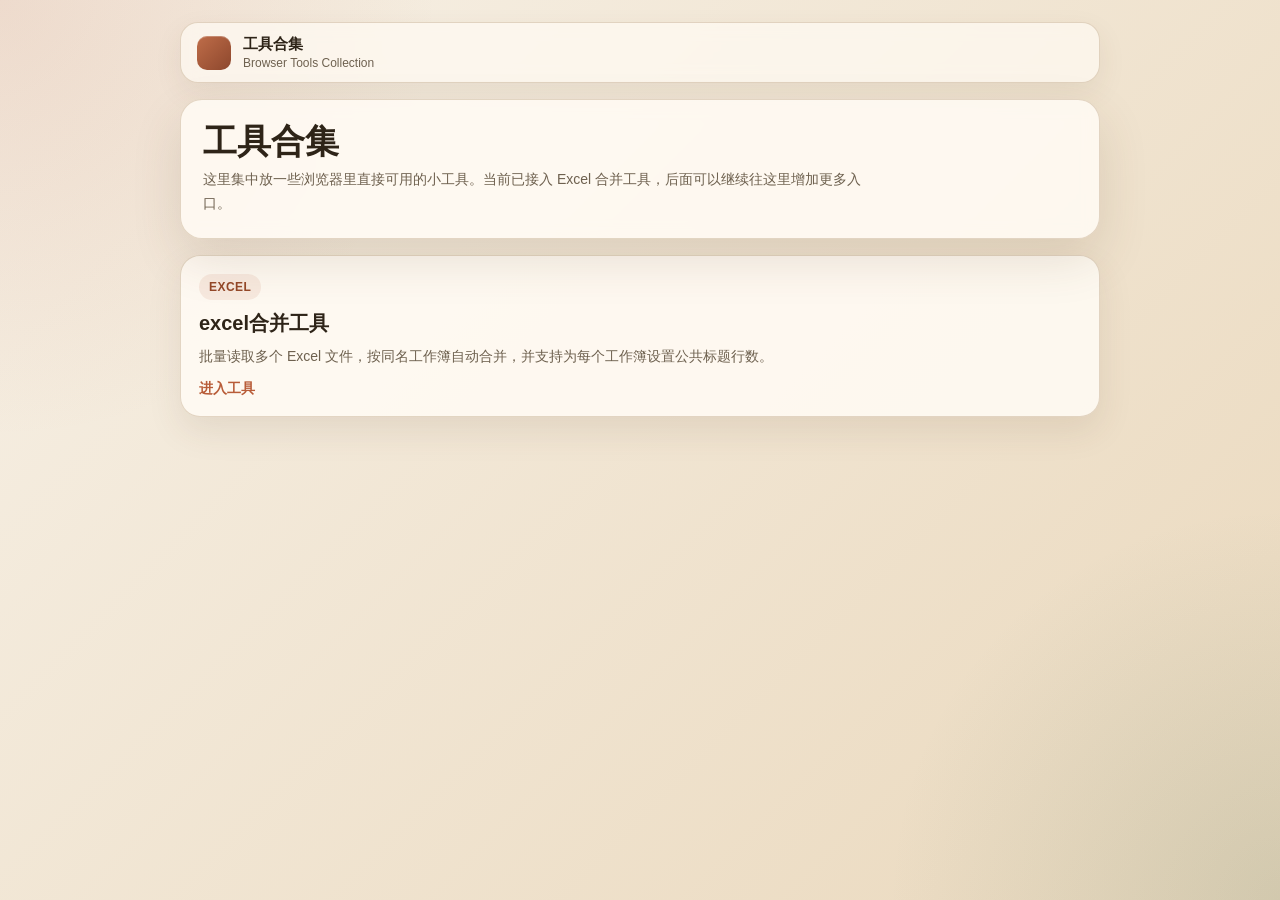
==== index.html @ a4090347 "excel 工具" ====
<!DOCTYPE html>
<html lang="zh-CN">
<head>
  <meta charset="UTF-8" />
  <meta name="viewport" content="width=device-width, initial-scale=1.0" />
  <title>工具合集</title>
  <style>
    :root {
      --bg1: #f7f1e7;
      --bg2: #ead8bc;
      --panel: rgba(255, 251, 244, 0.88);
      --text: #2e2418;
      --muted: #6e614f;
      --line: rgba(189, 163, 129, 0.42);
      --accent: #b85c38;
      --accent-dark: #944828;
      --shadow: 0 20px 50px rgba(89, 63, 37, 0.14);
    }

    * {
      box-sizing: border-box;
    }

    body {
      margin: 0;
      min-height: 100vh;
      font-family: "PingFang SC", "Hiragino Sans GB", "Microsoft YaHei", sans-serif;
      color: var(--text);
      background:
        radial-gradient(circle at top left, rgba(184, 92, 56, 0.15), transparent 28%),
        radial-gradient(circle at right bottom, rgba(84, 119, 99, 0.16), transparent 25%),
        linear-gradient(135deg, var(--bg1), var(--bg2));
      padding: 22px 16px;
    }

    .wrap {
      max-width: 920px;
      margin: 0 auto;
    }

    .topbar {
      display: flex;
      align-items: center;
      justify-content: space-between;
      gap: 16px;
      margin-bottom: 16px;
      padding: 12px 16px;
      border-radius: 18px;
      background: rgba(255, 251, 244, 0.7);
      border: 1px solid var(--line);
      box-shadow: 0 10px 28px rgba(89, 63, 37, 0.08);
      backdrop-filter: blur(8px);
    }

    .brand {
      display: flex;
      align-items: center;
      gap: 12px;
    }

    .brand-mark {
      width: 34px;
      height: 34px;
      border-radius: 10px;
      background: linear-gradient(135deg, #bf6d49, #8d472d);
      box-shadow: inset 0 1px 0 rgba(255, 255, 255, 0.25);
    }

    .brand h2 {
      margin: 0;
      font-size: 15px;
    }

    .brand span {
      display: block;
      color: var(--muted);
      font-size: 12px;
      margin-top: 2px;
    }

    .hero {
      padding: 22px;
      border-radius: 22px;
      background: var(--panel);
      border: 1px solid var(--line);
      box-shadow: var(--shadow);
      backdrop-filter: blur(8px);
      margin-bottom: 16px;
    }

    .hero h1 {
      margin: 0 0 8px;
      font-size: clamp(24px, 4vw, 34px);
      line-height: 1.12;
    }

    .hero p {
      margin: 0;
      color: var(--muted);
      line-height: 1.7;
      max-width: 660px;
      font-size: 14px;
    }

    .grid {
      display: grid;
      grid-template-columns: repeat(auto-fit, minmax(240px, 1fr));
      gap: 14px;
    }

    .card {
      display: block;
      text-decoration: none;
      color: inherit;
      padding: 18px;
      border-radius: 20px;
      background: var(--panel);
      border: 1px solid var(--line);
      box-shadow: 0 14px 34px rgba(89, 63, 37, 0.1);
      transition: transform 0.18s ease, border-color 0.18s ease, background 0.18s ease;
    }

    .card:hover {
      transform: translateY(-2px);
      border-color: rgba(184, 92, 56, 0.45);
      background: rgba(255, 249, 241, 0.96);
    }

    .tag {
      display: inline-flex;
      align-items: center;
      border-radius: 999px;
      padding: 6px 10px;
      font-size: 12px;
      font-weight: 700;
      letter-spacing: 0.04em;
      color: var(--accent-dark);
      background: rgba(184, 92, 56, 0.1);
      margin-bottom: 10px;
    }

    .card h2 {
      margin: 0 0 8px;
      font-size: 20px;
    }

    .card p {
      margin: 0 0 12px;
      color: var(--muted);
      line-height: 1.7;
      font-size: 14px;
    }

    .link {
      font-weight: 700;
      color: var(--accent);
      font-size: 14px;
    }
  </style>
</head>
<body>
  <main class="wrap">
    <section class="topbar">
      <div class="brand">
        <div class="brand-mark"></div>
        <div>
          <h2>工具合集</h2>
          <span>Browser Tools Collection</span>
        </div>
      </div>
    </section>

    <section class="hero">
      <h1>工具合集</h1>
      <p>这里集中放一些浏览器里直接可用的小工具。当前已接入 Excel 合并工具，后面可以继续往这里增加更多入口。</p>
    </section>

    <section class="grid">
      <a class="card" href="./excel-merge-tool.html">
        <span class="tag">EXCEL</span>
        <h2>excel合并工具</h2>
        <p>批量读取多个 Excel 文件，按同名工作簿自动合并，并支持为每个工作簿设置公共标题行数。</p>
        <div class="link">进入工具</div>
      </a>
    </section>
  </main>
</body>
</html>
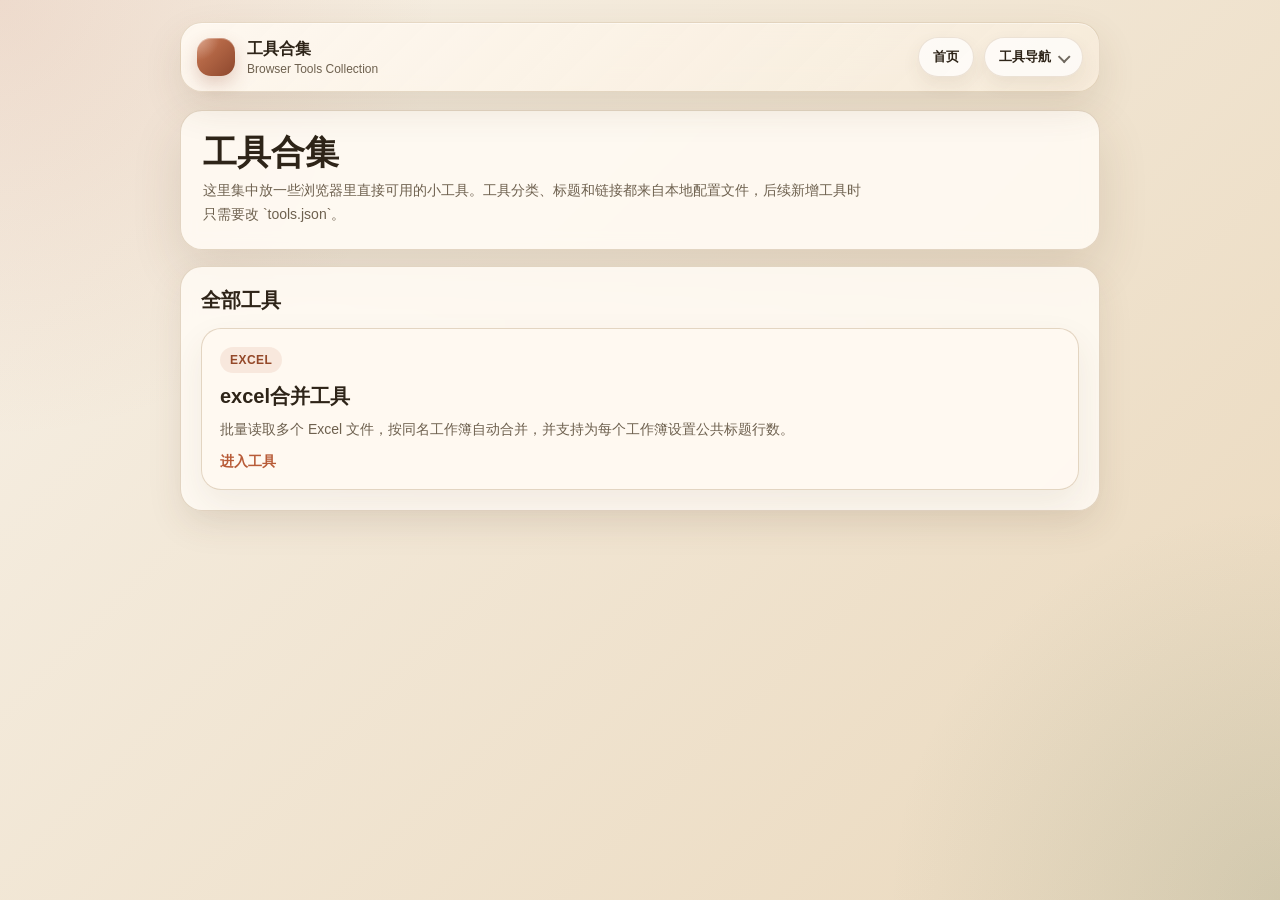
==== commit 3d9c5caf: "样式修改" ====
--- a/index.html
+++ b/index.html
@@ -4,6 +4,7 @@
   <meta charset="UTF-8" />
   <meta name="viewport" content="width=device-width, initial-scale=1.0" />
   <title>工具合集</title>
+  <link rel="stylesheet" href="./common.css" />
   <style>
     :root {
       --bg1: #f7f1e7;
@@ -33,49 +34,9 @@
       padding: 22px 16px;
     }
 
-    .wrap {
+    .page {
       max-width: 920px;
       margin: 0 auto;
-    }
-
-    .topbar {
-      display: flex;
-      align-items: center;
-      justify-content: space-between;
-      gap: 16px;
-      margin-bottom: 16px;
-      padding: 12px 16px;
-      border-radius: 18px;
-      background: rgba(255, 251, 244, 0.7);
-      border: 1px solid var(--line);
-      box-shadow: 0 10px 28px rgba(89, 63, 37, 0.08);
-      backdrop-filter: blur(8px);
-    }
-
-    .brand {
-      display: flex;
-      align-items: center;
-      gap: 12px;
-    }
-
-    .brand-mark {
-      width: 34px;
-      height: 34px;
-      border-radius: 10px;
-      background: linear-gradient(135deg, #bf6d49, #8d472d);
-      box-shadow: inset 0 1px 0 rgba(255, 255, 255, 0.25);
-    }
-
-    .brand h2 {
-      margin: 0;
-      font-size: 15px;
-    }
-
-    .brand span {
-      display: block;
-      color: var(--muted);
-      font-size: 12px;
-      margin-top: 2px;
     }
 
     .hero {
@@ -102,6 +63,20 @@
       font-size: 14px;
     }
 
+    .section {
+      padding: 20px;
+      border-radius: 22px;
+      background: var(--panel);
+      border: 1px solid var(--line);
+      box-shadow: 0 14px 34px rgba(89, 63, 37, 0.1);
+      backdrop-filter: blur(8px);
+    }
+
+    .section h2 {
+      margin: 0 0 14px;
+      font-size: 20px;
+    }
+
     .grid {
       display: grid;
       grid-template-columns: repeat(auto-fit, minmax(240px, 1fr));
@@ -114,9 +89,9 @@
       color: inherit;
       padding: 18px;
       border-radius: 20px;
-      background: var(--panel);
+      background: rgba(255, 249, 241, 0.78);
       border: 1px solid var(--line);
-      box-shadow: 0 14px 34px rgba(89, 63, 37, 0.1);
+      box-shadow: 0 14px 34px rgba(89, 63, 37, 0.08);
       transition: transform 0.18s ease, border-color 0.18s ease, background 0.18s ease;
     }
 
@@ -139,7 +114,7 @@
       margin-bottom: 10px;
     }
 
-    .card h2 {
+    .card h3 {
       margin: 0 0 8px;
       font-size: 20px;
     }
@@ -156,33 +131,53 @@
       color: var(--accent);
       font-size: 14px;
     }
+
+    .empty {
+      color: var(--muted);
+      font-size: 14px;
+      line-height: 1.7;
+    }
   </style>
 </head>
 <body>
-  <main class="wrap">
-    <section class="topbar">
-      <div class="brand">
-        <div class="brand-mark"></div>
-        <div>
-          <h2>工具合集</h2>
-          <span>Browser Tools Collection</span>
-        </div>
-      </div>
-    </section>
+  <main class="page">
+    <div class="site-nav" data-site-nav></div>
 
     <section class="hero">
       <h1>工具合集</h1>
-      <p>这里集中放一些浏览器里直接可用的小工具。当前已接入 Excel 合并工具，后面可以继续往这里增加更多入口。</p>
+      <p>这里集中放一些浏览器里直接可用的小工具。工具分类、标题和链接都来自本地配置文件，后续新增工具时只需要改 `tools.json`。</p>
     </section>
 
-    <section class="grid">
-      <a class="card" href="./excel-merge-tool.html">
-        <span class="tag">EXCEL</span>
-        <h2>excel合并工具</h2>
-        <p>批量读取多个 Excel 文件，按同名工作簿自动合并，并支持为每个工作簿设置公共标题行数。</p>
-        <div class="link">进入工具</div>
-      </a>
+    <section class="section">
+      <h2>全部工具</h2>
+      <div class="grid" id="toolGrid">
+        <div class="empty">正在加载工具列表...</div>
+      </div>
     </section>
   </main>
+
+  <script src="./common-ui.js"></script>
+  <script>
+    async function initHomePage() {
+      const config = await window.ToolSite.initSiteNav();
+      const toolGrid = document.getElementById("toolGrid");
+      if (!config) {
+        toolGrid.innerHTML = '<div class="empty">工具配置加载失败。</div>';
+        return;
+      }
+
+      const tools = window.ToolSite.flattenTools(config);
+      toolGrid.innerHTML = tools.map((tool) => `
+        <a class="card" href="${tool.href}">
+          <span class="tag">${tool.tag || tool.categoryTitle}</span>
+          <h3>${tool.title}</h3>
+          <p>${tool.description}</p>
+          <div class="link">进入工具</div>
+        </a>
+      `).join("");
+    }
+
+    initHomePage();
+  </script>
 </body>
 </html>
--- a/common.css
+++ b/common.css
@@ -0,0 +1,300 @@
+.site-shell {
+  max-width: 1120px;
+  margin: 0 auto;
+}
+
+.site-nav {
+  position: relative;
+  margin-bottom: 18px;
+  z-index: 200;
+}
+
+.site-nav__bar {
+  position: relative;
+  z-index: 201;
+  display: flex;
+  align-items: center;
+  justify-content: space-between;
+  gap: 16px;
+  padding: 14px 16px;
+  border-radius: 22px;
+  background:
+    linear-gradient(135deg, rgba(255, 249, 241, 0.92), rgba(247, 236, 219, 0.82));
+  border: 1px solid rgba(189, 163, 129, 0.36);
+  box-shadow:
+    0 16px 38px rgba(89, 63, 37, 0.12),
+    inset 0 1px 0 rgba(255, 255, 255, 0.44);
+  backdrop-filter: blur(14px);
+}
+
+.site-nav__brand {
+  display: flex;
+  align-items: center;
+  gap: 12px;
+  min-width: 0;
+}
+
+.site-nav__mark {
+  width: 38px;
+  height: 38px;
+  border-radius: 14px;
+  background:
+    radial-gradient(circle at top left, rgba(255, 255, 255, 0.36), transparent 42%),
+    linear-gradient(135deg, #cb7a55, #8d472d);
+  box-shadow:
+    inset 0 1px 0 rgba(255, 255, 255, 0.3),
+    0 8px 18px rgba(143, 67, 40, 0.24);
+  flex: 0 0 auto;
+}
+
+.site-nav__brand h2 {
+  margin: 0;
+  font-size: 16px;
+  color: #2e2418;
+}
+
+.site-nav__brand span {
+  display: block;
+  margin-top: 2px;
+  color: #6e614f;
+  font-size: 12px;
+}
+
+.site-nav__controls {
+  display: flex;
+  align-items: center;
+  gap: 10px;
+  flex-wrap: wrap;
+  justify-content: flex-end;
+}
+
+.site-nav__chip {
+  position: relative;
+}
+
+.site-nav__chip-button,
+.site-nav__home {
+  display: inline-flex;
+  align-items: center;
+  justify-content: center;
+  min-height: 40px;
+  padding: 0 14px;
+  border-radius: 999px;
+  border: 1px solid rgba(189, 163, 129, 0.28);
+  background: rgba(255, 255, 255, 0.72);
+  color: #2e2418;
+  text-decoration: none;
+  font-size: 13px;
+  font-weight: 700;
+  transition:
+    transform 0.16s ease,
+    background 0.2s ease,
+    border-color 0.2s ease,
+    box-shadow 0.2s ease;
+  box-shadow: 0 8px 18px rgba(89, 63, 37, 0.08);
+}
+
+.site-nav__chip-button {
+  cursor: pointer;
+  gap: 8px;
+}
+
+.site-nav__chip-button:hover,
+.site-nav__chip-button[aria-expanded="true"],
+.site-nav__home:hover {
+  transform: translateY(-1px);
+  background: rgba(255, 250, 243, 0.96);
+  border-color: rgba(184, 92, 56, 0.34);
+  box-shadow: 0 12px 24px rgba(89, 63, 37, 0.12);
+}
+
+.site-nav__chip-button::after {
+  content: "";
+  width: 7px;
+  height: 7px;
+  border-right: 2px solid currentColor;
+  border-bottom: 2px solid currentColor;
+  transform: rotate(45deg) translateY(-1px);
+  opacity: 0.68;
+  transition: transform 0.18s ease;
+}
+
+.site-nav__chip-button[aria-expanded="true"]::after {
+  transform: rotate(-135deg) translateY(-1px);
+}
+
+.site-nav__current {
+  display: inline-flex;
+  align-items: center;
+  min-height: 40px;
+  padding: 0 14px;
+  border-radius: 999px;
+  background: linear-gradient(135deg, #b85c38, #8f4328);
+  color: #fff7f2;
+  font-size: 13px;
+  font-weight: 700;
+  box-shadow: 0 12px 24px rgba(143, 67, 40, 0.22);
+}
+
+.site-nav__panel {
+  position: absolute;
+  top: calc(100% + 12px);
+  right: 0;
+  width: min(720px, calc(100vw - 32px));
+  padding: 14px;
+  border-radius: 22px;
+  background:
+    linear-gradient(135deg, rgba(255, 250, 243, 0.96), rgba(247, 238, 225, 0.94));
+  border: 1px solid rgba(189, 163, 129, 0.28);
+  box-shadow:
+    0 24px 50px rgba(89, 63, 37, 0.18),
+    inset 0 1px 0 rgba(255, 255, 255, 0.46);
+  backdrop-filter: blur(16px);
+  opacity: 0;
+  visibility: hidden;
+  transform: translateY(-4px) scale(0.985);
+  transition:
+    opacity 0.18s ease,
+    transform 0.18s ease,
+    visibility 0.18s ease;
+  z-index: 260;
+  overflow: hidden;
+}
+
+.site-nav__chip.is-open .site-nav__panel,
+.site-nav__chip.is-hover .site-nav__panel {
+  opacity: 1;
+  visibility: visible;
+  transform: translateY(0) scale(1);
+}
+
+.site-nav__panel-grid {
+  display: grid;
+  grid-template-columns: repeat(auto-fit, minmax(200px, 1fr));
+  gap: 12px;
+  width: 100%;
+  min-width: 0;
+}
+
+.site-nav__group {
+  padding: 12px;
+  border-radius: 18px;
+  background: rgba(255, 255, 255, 0.56);
+  border: 1px solid rgba(189, 163, 129, 0.18);
+  min-width: 0;
+}
+
+.site-nav__group-title {
+  margin: 0 0 10px;
+  font-size: 12px;
+  font-weight: 800;
+  letter-spacing: 0.06em;
+  color: #8d472d;
+  text-transform: uppercase;
+}
+
+.site-nav__menu {
+  display: grid;
+  gap: 8px;
+}
+
+.site-nav__link {
+  display: block;
+  padding: 10px 12px;
+  border-radius: 14px;
+  text-decoration: none;
+  background: rgba(255, 255, 255, 0.78);
+  border: 1px solid rgba(189, 163, 129, 0.2);
+  color: #2e2418;
+  transition:
+    transform 0.16s ease,
+    background 0.2s ease,
+    border-color 0.2s ease;
+  min-width: 0;
+}
+
+.site-nav__link:hover {
+  transform: translateY(-1px);
+  background: rgba(255, 251, 245, 0.96);
+  border-color: rgba(184, 92, 56, 0.32);
+}
+
+.site-nav__link.is-active {
+  background: linear-gradient(135deg, rgba(184, 92, 56, 0.14), rgba(143, 67, 40, 0.08));
+  border-color: rgba(184, 92, 56, 0.34);
+}
+
+.site-nav__link-title {
+  display: block;
+  font-size: 13px;
+  font-weight: 700;
+}
+
+.site-nav__link-desc {
+  display: block;
+  margin-top: 4px;
+  color: #6e614f;
+  font-size: 12px;
+  line-height: 1.45;
+  word-break: break-word;
+}
+
+.site-nav__error {
+  padding: 14px 16px;
+  border-radius: 16px;
+  background: rgba(255, 244, 240, 0.92);
+  border: 1px solid rgba(184, 92, 56, 0.28);
+  color: #8f4328;
+  font-size: 14px;
+}
+
+@media (max-width: 860px) {
+  .site-nav__bar {
+    align-items: flex-start;
+    flex-direction: column;
+  }
+
+  .site-nav__controls {
+    width: 100%;
+    justify-content: flex-start;
+  }
+
+  .site-nav__panel {
+    left: 0;
+    right: auto;
+    width: min(100%, calc(100vw - 32px));
+  }
+
+  .site-nav__panel-grid {
+    grid-template-columns: 1fr;
+  }
+}
+
+@media (max-width: 640px) {
+  .site-nav__controls {
+    width: 100%;
+  }
+
+  .site-nav__chip {
+    width: 100%;
+  }
+
+  .site-nav__chip-button,
+  .site-nav__home,
+  .site-nav__current {
+    width: 100%;
+  }
+
+  .site-nav__panel {
+    top: calc(100% + 10px);
+    left: 0;
+    right: 0;
+    width: 100%;
+    max-width: none;
+    padding: 12px;
+  }
+
+  .site-nav__group {
+    padding: 10px;
+  }
+}
